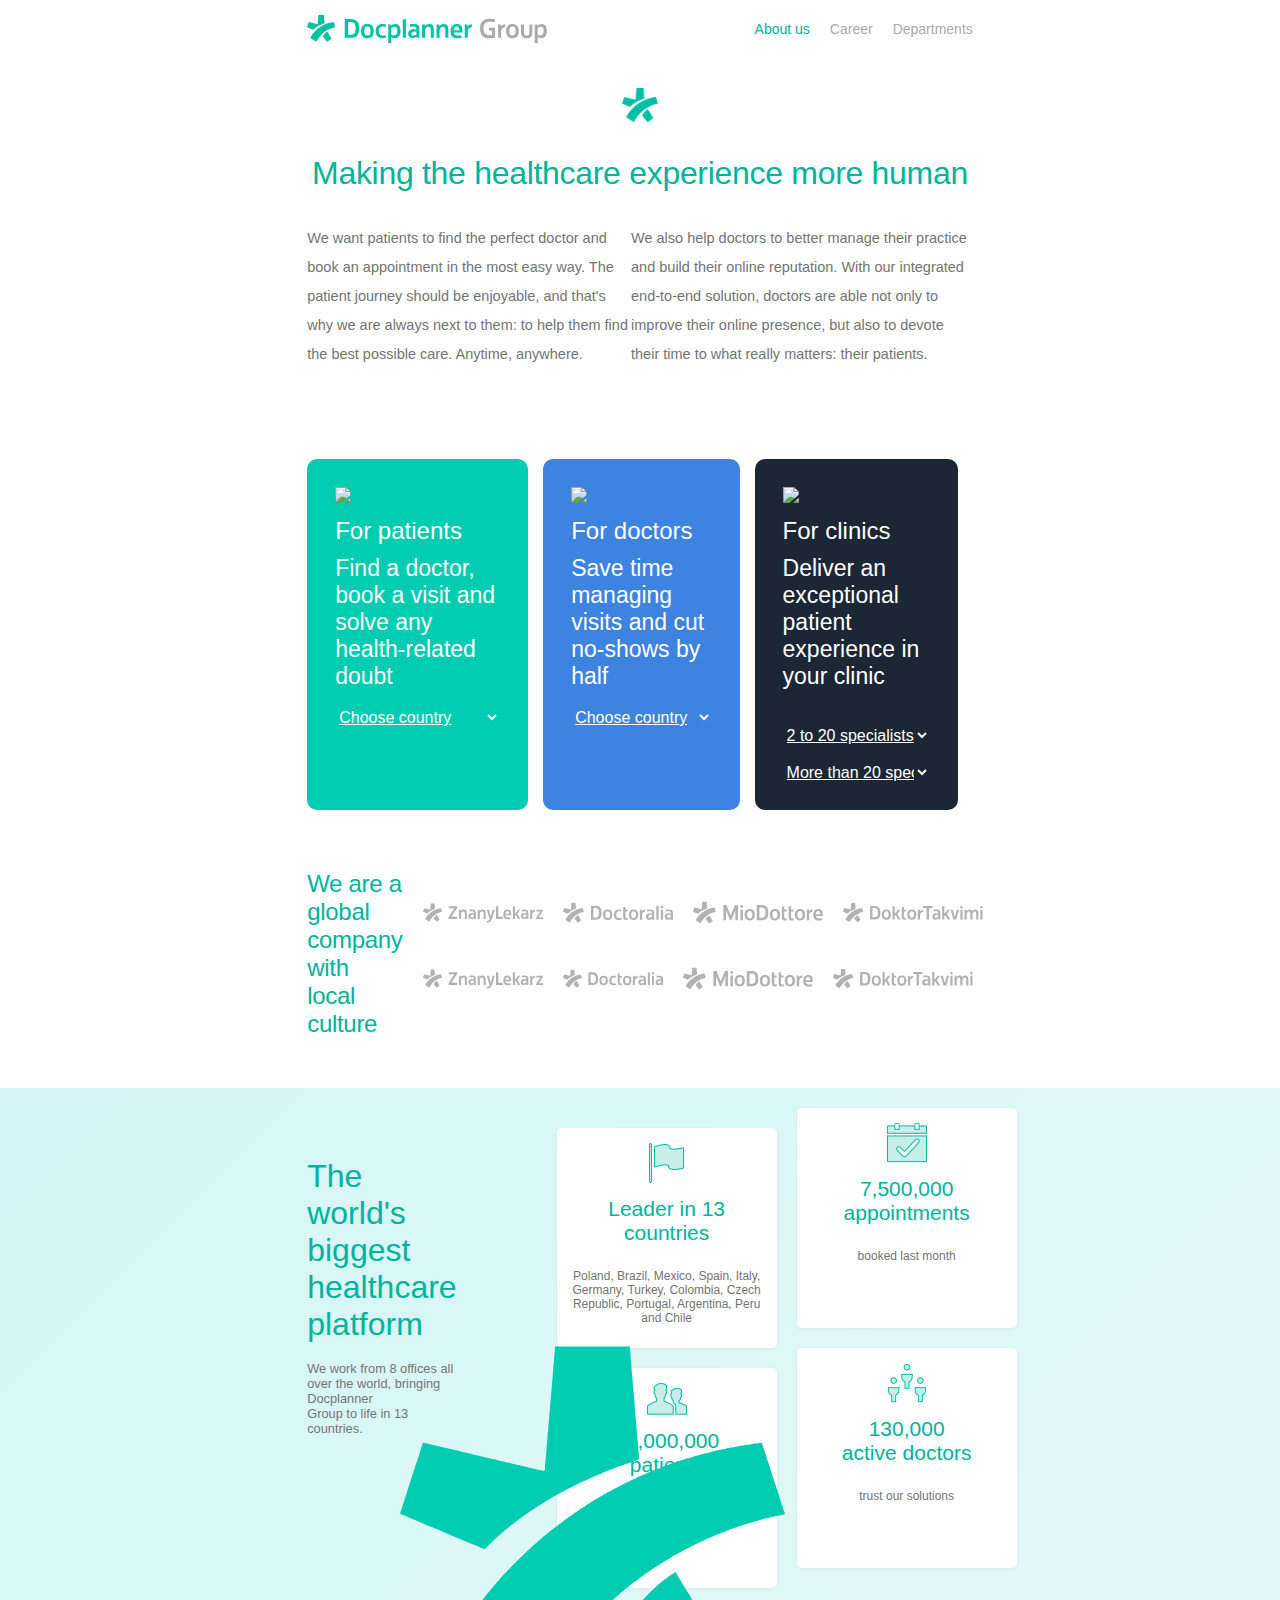
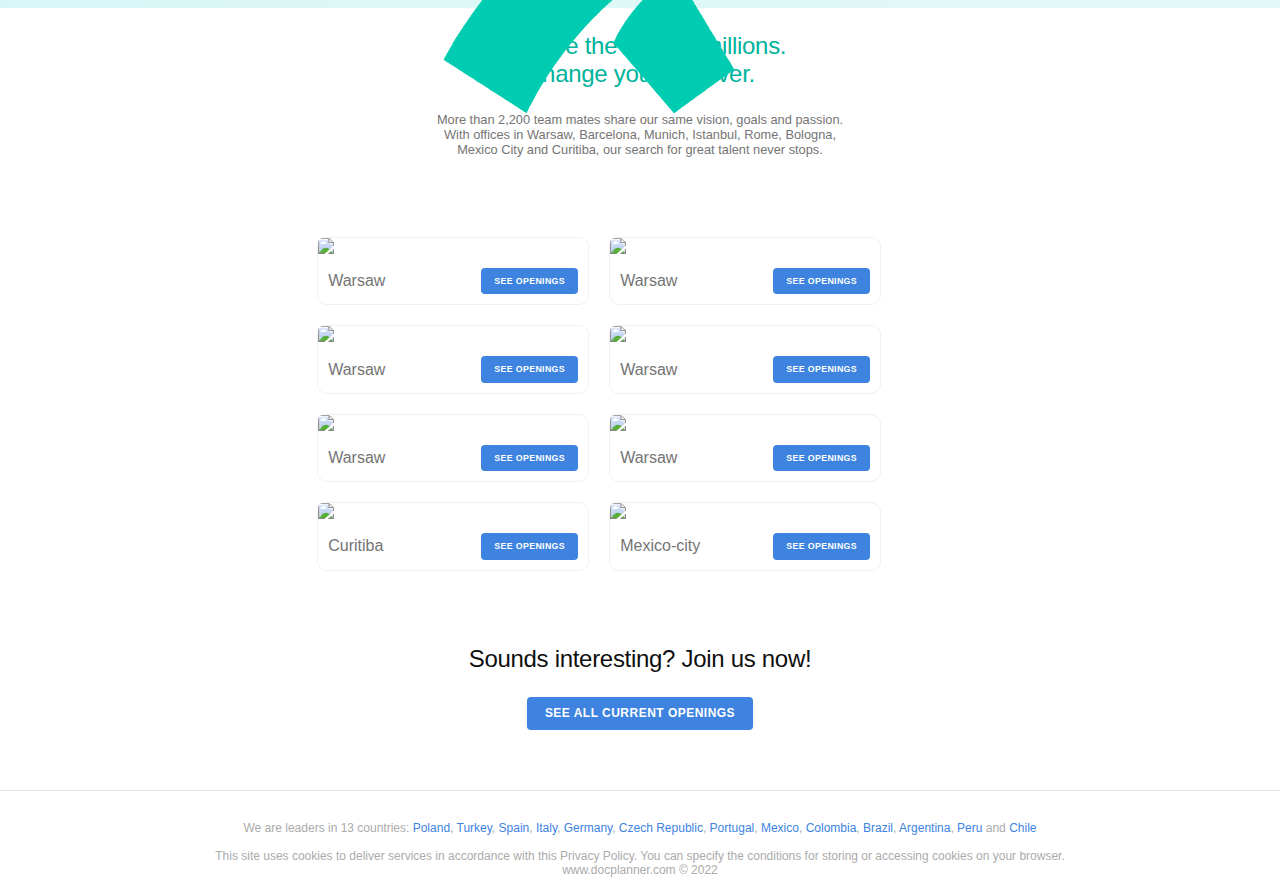
==== index.html @ feb0086f "Rename accueil.html to index.html" ====
<!DOCTYPE html>
<!--[if lt IE 7]>      <html class="no-js lt-ie9 lt-ie8 lt-ie7"> <![endif]-->
<!--[if IE 7]>         <html class="no-js lt-ie9 lt-ie8"> <![endif]-->
<!--[if IE 8]>         <html class="no-js lt-ie9"> <![endif]-->
<!--[if gt IE 8]>      <html class="no-js"> <!--<![endif]-->
<html>

<head>
    <meta charset="utf-8">
    <meta http-equiv="X-UA-Compatible" content="IE=edge">
    <title>Docplanner Group</title>
    <meta name="description" content="">
    <meta name="viewport" content="width=device-width, initial-scale=1">
    <link rel="icon" type="image/png" sizes="32x32" href="favicon-32x32.png">
    <link rel="stylesheet" href="docstyle.css">
</head>

<body>
    <header>
        <nav class="sticky">
            <div class="logo_section"><img class="logo-docplanner" src="logo-default-group-en.svg">
            </div>
            <ul>
                <a href="#about" class="spec_link">About us</a>
                <li><a href="#">Career</a></li>
                <li>
                    <div class="dropdown">
                        <div class="dropbtn">Departments</div>
                        <div class="dropdown-content">
                            <a href="#">Marketing & PR</a>
                            <a href="#">Customer Success & Sales</a>
                            <a href="#">IT, Product, Data</a>
                            <a href="#">Finance & Administration</a>
                            <a href="#">HR & more</a>
                        </div>
                    </div>
                </li>
            </ul>
        </nav>
    </header>
    <main>
        <section class="section_slogan">
            <img class="logo_center" src="sygnet@2x.png" alt="">
            <h1 class="slogan_center">Making the healthcare experience more human</h1>
        </section>

        <section class="section_about">
            <p class="paragr_one">We want patients to find the perfect doctor and book an appointment in the
                most easy way. The patient journey should be enjoyable,
                and that's why we are always next to them: to help them find the best possible care. Anytime,
                anywhere.</p>

            <p class="paragr_two">We also help doctors to better manage their practice and build their
                online reputation. With our integrated end-to-end solution, doctors are able not only
                to improve their online presence, but also to devote their time to what really matters:
                their patients.</p>

        </section>

        <section class="section_for">

            <div class="sous_sect_for1">
                <div><img src="https://www.docplanner.com/icons/icon-patients.svg"></div>
                <div class="sous_section_title">For patients</div>
                <div class="sous_section_descrip">Find a doctor, book a visit and solve any health-related doubt</div>
                <br>
                <div><select class="select_button">
                        <option class="select_opt">Choose country</option>
                        <option class="select_opt">Argentina</option>
                        <option class="select_opt">Brazil</option>
                        <option class="select_opt">Chile</option>
                        <option class="select_opt">Colombia</option>
                        <option class="select_opt">Czech</option>
                        <option class="select_opt">Germany</option>
                        <option class="select_opt">Italy</option>
                        <option class="select_opt">Mexico</option>
                        <option class="select_opt">Peru</option>
                        <option class="select_opt">Poland</option>
                        <option class="select_opt">Spain</option>
                        <option class="select_opt">Turkey</option>
                    </select>
                </div>
            </div>
            <div class="sous_sect_for2">
                <div><img src="https://www.docplanner.com/icons/icon-doctors.svg"></div>
                <div class="sous_section_title">For doctors</div>
                <div class="sous_section_descrip">Save time managing visits and cut no-shows by half</div>
                <br>
                <div><select class="select_button">
                        <option class="select_opt">Choose country</option>
                        <option class="select_opt">Argentina</option>
                        <option class="select_opt">Brazil</option>
                        <option class="select_opt">Chile</option>
                        <option class="select_opt">Colombia</option>
                        <option class="select_opt">Czech</option>
                        <option class="select_opt">Germany</option>
                        <option class="select_opt">Italy</option>
                        <option class="select_opt">Mexico</option>
                        <option class="select_opt">Peru</option>
                        <option class="select_opt">Poland</option>
                        <option class="select_opt">Spain</option>
                        <option class="select_opt">Turkey</option>
                    </select>
                </div>
            </div>
            <div class="sous_sect_for3">
                <div><img src="https://www.docplanner.com/icons/icon-clinics.svg"></div>
                <div class="sous_section_title">For clinics</div>
                <div class="sous_section_descrip">Deliver an exceptional patient experience in your clinic</div>
                <br>
                <br>
                <div><select class="select_button">
                        <option class="select_opt">2 to 20 specialists</option>
                        <option class="select_opt">Brazil</option>
                        <option class="select_opt">Czech</option>
                        <option class="select_opt">Italy</option>
                        <option class="select_opt">Mexico</option>
                        <option class="select_opt">Poland</option>
                        <option class="select_opt">Spain</option>
                        <option class="select_opt">Turkey</option>
                    </select>

                </div>
                <br>
                <div><select class="select_button">
                        <option class="select_opt">More than 20 specialists</option>
                        <option class="select_opt">Brazil</option>
                        <option class="select_opt">Italy</option>
                        <option class="select_opt">Mexico</option>
                        <option class="select_opt">Poland</option>
                        <option class="select_opt">Spain</option>
                    </select>
                </div>
            </div>

        </section>


        <section class="section_global">
            <div class="sous_sect_glob1">We are a global <br>company<br>
                with local culture</div>
            <div class="sous_sect_glob2">
                <ul>
                    <li>
                        <a href="https://www.znanylekarz.pl/?__hstc=94104962.214bb2d49e1a9aae2ab0305275da24df.1642677616846.1643184307586.1643187329701.8&amp;__hssc=94104962.4.1643187329701&amp;__hsfp=968769652"
                            target="_blank">
                            <svg xmlns="http://www.w3.org/2000/svg" width="120" height="32" viewBox="0 0 200 32">
                                <path
                                    d="M189.018 10.678h10.762v2.132L192.736 23H200v2.89h-11.387v-2.103l7.02-10.22h-6.615v-2.89zm-10.347 0h3.012l.244 2.448h.032c.767-1.12 2.638-2.557 4.817-2.677v3.197c-3.174.62-4.63 2.725-4.63 4.634v7.61h-3.47V10.68h-.004zM165 10.38c1.51-.123 3.145-.16 4.725-.16 3.72 0 5.94 1.44 5.94 5.504v10.163h-3.12l-.156-1.52h-.042c-1.07 1.152-2.625 1.826-4.615 1.826-2.635 0-4.73-1.708-4.73-5.09 0-3.148 2.624-6.078 9.19-4.684v-.917c0-1.814-1.062-2.32-3.156-2.32-1.286 0-2.376.087-4.035.23L165 10.38zm7.193 8.445c-2.782-.71-5.564.16-5.564 2.31 0 1.43.94 2.267 2.353 2.203 1.113-.05 2.338-.54 3.207-1.31v-3.2l.003-.003zm-18.93 1.572v5.49h-3.47V4.992l3.47-.402V16.73c1.92-1.63 3.745-3.763 5.035-6.052h3.683c-1.288 2.508-2.83 4.672-4.718 6.522l5.13 8.69h-3.9l-3.81-6.46c-.473.376-.976.69-1.416.97h-.002zm-19.452-2.07v-.063c0-4.68 2.275-8.047 6.984-8.047 4.367 0 6.394 2.524 6.394 7.83 0 .56-.04 1.332-.1 1.902h-9.64c.247 2.142 1.497 3.422 4.06 3.422 1.622 0 3.146-.15 4.56-.335v2.906c-1.59.25-2.935.398-4.65.398-4.99 0-7.61-2.495-7.61-8.016l.003.003zm3.585-.96h6.27c0-2.38-.624-4.26-2.963-4.26-2.43 0-3.24 2.006-3.303 4.26h-.005zM121.7 4.59h3.793v17.853h7.46v3.444H121.7V4.59zm-15.44 6.088h3.67c.596 2.884 2.164 8.5 3.01 11.322h.063c.815-2.854 2.384-8.47 3.01-11.323h3.64c-1.13 4.324-3.877 12.7-4.955 15.21s-2.63 6.76-8.344 5.994v-2.73c2.646.15 4.05-.843 4.92-2.81-1.344-3.18-3.916-11.34-5.014-15.667v.005zm-15.137 0h3.02s.14 1.51.202 2.052h.04c.837-1.31 2.594-2.51 4.718-2.51 3.588 0 5.37 1.91 5.37 5.786v9.883h-3.47v-9.165c0-2.473-.953-3.442-2.824-3.31-1.7.12-3.59 2.056-3.59 4.478v8h-3.47V10.678h.003zm-13.67-.296c1.508-.124 3.143-.162 4.722-.162 3.72 0 5.94 1.438 5.94 5.502v10.165h-3.12l-.155-1.52h-.04c-1.07 1.152-2.625 1.826-4.615 1.826-2.636 0-4.73-1.708-4.73-5.09 0-3.148 2.623-6.078 9.19-4.684v-.917c0-1.814-1.063-2.32-3.157-2.32-1.286 0-2.376.087-4.035.23v-3.03zm7.192 8.444c-2.782-.71-5.565.16-5.565 2.31 0 1.426.947 2.264 2.36 2.2 1.11-.05 2.336-.543 3.205-1.312v-3.2.002zM59.86 10.678h3.02s.14 1.51.203 2.052h.04c.838-1.31 2.594-2.51 4.718-2.51 3.59 0 5.37 1.91 5.37 5.786v9.883h-3.47v-9.165c0-2.473-.95-3.442-2.82-3.31-1.694.12-3.585 2.056-3.585 4.478v8h-3.47V10.678h-.005zM43.156 4.592h13.682v2.875L47.39 22.44h9.606v3.444h-14.4v-2.94l9.47-14.913h-8.91V4.59v.004zm-25.44 20.025c.77-1.886 2.934-4.523 5.14-5.885l4.887 8.084-5.005 3.632-5.02-5.835-.002.004zM10.5 30.443l-6.89-4.43C8.828 16.263 18.574 9.32 30.03 8.027l1.918 5.91c-9.44 1.86-17.32 8.092-21.446 16.505H10.5zm1.503-20.065l.87-10.35h6.19l.786 9.36c-3.556 1.218-5.64 2.19-8.037 3.662a25.43 25.43 0 0 0-4.81 3.804L0 13.894l1.91-5.892 10.093 2.376z">
                                </path>
                            </svg>
                        </a>
                    </li>
                    <li>
                        <a href="https://www.doctoralia.es/?__hstc=94104962.214bb2d49e1a9aae2ab0305275da24df.1642677616846.1643184307586.1643187329701.8&amp;__hssc=94104962.4.1643187329701&amp;__hsfp=968769652"
                            target="_blank">
                            <svg xmlns="http://www.w3.org/2000/svg" width="110" height="32" viewBox="0 0 167 32">
                                <path
                                    d="M156.37 10.663c1.5-.125 3.13-.162 4.702-.162 3.705 0 5.914 1.434 5.914 5.48v10.125h-3.106l-.153-1.516h-.04c-1.066 1.145-2.614 1.815-4.597 1.815-2.625 0-4.712-1.7-4.712-5.07 0-3.133 2.614-6.05 9.154-4.662v-.913c0-1.806-1.06-2.31-3.146-2.31-1.28 0-2.365.086-4.018.228v-3.02l.002.005zm7.162 8.41c-2.77-.706-5.542.16-5.542 2.3 0 1.42.943 2.258 2.348 2.193 1.107-.05 2.328-.54 3.194-1.307v-3.19.002zm-11.568-8.117v15.15h-3.456v-15.13l3.456-.02zm-1.713-2.138a1.962 1.962 0 0 1-.088-3.923h.09a1.96 1.96 0 0 1 0 3.923zm-5.064-3.923v21.21h-3.457V5.295l3.456-.4zm-17.374 5.768c1.5-.125 3.13-.162 4.703-.162 3.705 0 5.916 1.434 5.916 5.48v10.125h-3.107l-.154-1.516h-.04c-1.067 1.145-2.614 1.815-4.597 1.815-2.625 0-4.71-1.7-4.71-5.07 0-3.133 2.612-6.05 9.15-4.662v-.913c0-1.806-1.06-2.31-3.144-2.31-1.28 0-2.368.086-4.02.228v-3.02.005zm7.163 8.41c-2.77-.706-5.54.16-5.54 2.3 0 1.42.94 2.258 2.35 2.193 1.106-.05 2.325-.54 3.19-1.307v-3.19.002zM116.7 10.955h2.99l.247 2.44h.03c.767-1.118 2.63-2.55 4.8-2.668v3.18c-3.16.62-4.61 2.715-4.61 4.618v7.58H116.7v-15.15zm-16.607 7.65v-.155c0-5.06 2.33-7.95 7.146-7.95 4.782 0 7.112 2.89 7.112 7.95v.157c0 5.062-2.33 7.95-7.113 7.95-4.817.002-7.147-2.887-7.147-7.95zm7.136-5.23c-2.446 0-3.575 1.66-3.575 5.13 0 3.47 1.13 5.1 3.574 5.1 2.446 0 3.544-1.626 3.544-5.1 0-3.472-1.098-5.13-3.545-5.13zM91.354 6.812l3.455-.4v4.546h3.54v2.804h-3.54v6.965c0 2.645.813 2.96 2.18 2.96.46-.01.916-.07 1.36-.187v2.852c-.614.133-1.44.21-1.982.21-3.954 0-5.013-1.93-5.013-5.417V6.81zm-10.54 11.72c.012 3.31 1.446 5.075 4.3 5.075 1.205 0 2.432-.15 3.544-.3v2.8a21.807 21.807 0 0 1-3.983.38c-4.257 0-7.46-2.345-7.472-7.956.013-5.61 3.215-7.954 7.472-7.954 1.554 0 3.068.195 3.98.38v2.798c-1.11-.15-2.337-.3-3.544-.3-2.853 0-4.287 1.766-4.297 5.075zm-20.064.077v-.156c0-5.06 2.33-7.95 7.147-7.95 4.783 0 7.113 2.89 7.113 7.95v.157c0 5.062-2.33 7.95-7.114 7.95-4.815.002-7.145-2.887-7.145-7.95zm7.14-5.23c-2.448 0-3.577 1.66-3.577 5.13 0 3.47 1.13 5.098 3.576 5.098 2.445 0 3.543-1.625 3.543-5.098s-1.098-5.13-3.544-5.13zM42.42 26.105V4.895h5.327c7.423 0 10.878 2.23 10.878 10.605 0 8.376-3.455 10.605-10.878 10.605H42.42zM54.657 15.5c0-4.77-.968-7.176-6.083-7.176h-2.37v14.35h2.37c5.115.002 6.083-2.406 6.083-7.174zm-37.012 9.34c.765-1.88 2.92-4.506 5.118-5.86l4.866 8.048-4.987 3.623-5-5.81h.002zm-7.188 5.8l-6.86-4.41c5.194-9.71 14.9-16.624 26.307-17.913l1.91 5.887c-9.402 1.853-17.25 8.06-21.357 16.437zm1.497-19.98L12.82.35h6.164l.783 9.322c-3.536 1.213-5.616 2.18-7.998 3.646a25.34 25.34 0 0 0-4.79 3.79L0 14.16l1.902-5.87 10.052 2.37z">
                                </path>
                            </svg>
                        </a>
                    </li>

                    <li>
                        <a href="https://www.miodottore.it/?__hstc=94104962.214bb2d49e1a9aae2ab0305275da24df.1642677616846.1643184307586.1643187329701.8&amp;__hssc=94104962.4.1643187329701&amp;__hsfp=968769652"
                            target="_blank">
                            <svg xmlns="http://www.w3.org/2000/svg" width="130" height="32" viewBox="0 0 182 32">
                                <path
                                    d="M168.354 18.587v-.062c0-4.675 2.275-8.04 6.98-8.04 4.364 0 6.39 2.523 6.39 7.82 0 .562-.04 1.337-.1 1.907h-9.632c.248 2.14 1.496 3.42 4.057 3.42 1.62 0 3.14-.152 4.55-.336V26.2c-1.586.248-2.93.396-4.645.396-4.988 0-7.605-2.493-7.605-8.01h.004zm3.584-.96h6.265c0-2.377-.623-4.255-2.96-4.255-2.43 0-3.24 2.003-3.305 4.255zm-12.702-6.687h3.003l.24 2.446h.03c.77-1.12 2.638-2.555 4.816-2.675v3.192c-3.17.62-4.627 2.723-4.627 4.63v7.606h-3.47V10.94h.006zm-16.66 7.678v-.156c0-5.08 2.337-7.98 7.168-7.98 4.8 0 7.136 2.9 7.136 7.98v.156c0 5.08-2.337 7.978-7.136 7.978-4.83 0-7.168-2.898-7.168-7.978zm7.16-5.246c-2.455 0-3.588 1.666-3.588 5.145 0 3.48 1.133 5.115 3.588 5.115 2.453 0 3.556-1.63 3.556-5.115 0-3.485-1.103-5.145-3.556-5.145zm-15.9-6.59l3.467-.402v4.56h3.553v2.813h-3.553v6.99c0 2.65.816 2.967 2.188 2.967.462-.01.92-.073 1.366-.19v2.86c-.616.134-1.447.213-1.99.213-3.967 0-5.03-1.937-5.03-5.435V6.782zm-9.5 0l3.467-.402v4.56h3.553v2.813h-3.553v6.99c0 2.65.816 2.967 2.188 2.967.462-.01.92-.073 1.366-.19v2.86c-.616.134-1.447.213-1.99.213-3.967 0-5.03-1.937-5.03-5.435V6.782zm-16.72 11.836v-.156c0-5.08 2.337-7.98 7.168-7.98 4.8 0 7.136 2.9 7.136 7.98v.156c0 5.08-2.337 7.978-7.136 7.978-4.83 0-7.168-2.898-7.168-7.978zm7.16-5.246c-2.456 0-3.59 1.666-3.59 5.145 0 3.48 1.134 5.115 3.59 5.115s3.556-1.63 3.556-5.115c0-3.485-1.1-5.145-3.557-5.145zM89.225 26.14V4.86h5.343c7.442 0 10.91 2.236 10.91 10.64s-3.468 10.64-10.915 10.64H89.22h.005zM101.5 15.5c0-4.784-.97-7.2-6.104-7.2h-2.38v14.4h2.38c5.133 0 6.104-2.416 6.104-7.2zm-29.226 3.118v-.156c0-5.08 2.337-7.98 7.167-7.98 4.8 0 7.137 2.9 7.137 7.98v.156c0 5.08-2.337 7.978-7.137 7.978-4.83 0-7.167-2.898-7.167-7.978zm7.16-5.246c-2.455 0-3.588 1.666-3.588 5.145 0 3.48 1.133 5.115 3.588 5.115s3.557-1.63 3.557-5.115c0-3.485-1.1-5.145-3.557-5.145zm-9.554-2.432v15.2h-3.467V10.962l3.467-.022zm-1.718-2.144a1.968 1.968 0 1 1 0-3.936 1.968 1.968 0 0 1 0 3.936zm-8.88-3.91V4.86h3.796v21.28h-3.795V12.19l-.005.02-5.624 13.93h-1.672L46.36 12.21l-.005-.02v13.95H42.56V4.86h3.795v.026l.005-.026h.48l5.98 14.793L58.8 4.86h.48l.004.026zM17.704 24.87c.768-1.885 2.93-4.52 5.135-5.88l4.88 8.077-5 3.633-5.02-5.83h.004zm-7.212 5.82L3.61 26.264c5.212-9.74 14.95-16.678 26.395-17.97L31.92 14.2c-9.434 1.856-17.307 8.084-21.43 16.49h.002zm1.504-20.048L12.864.3h6.183l.785 9.354c-3.548 1.215-5.634 2.188-8.024 3.657a25.373 25.373 0 0 0-4.806 3.807L0 14.155l1.91-5.89 10.084 2.376h.002z">
                                </path>
                            </svg>
                        </a>
                    </li>
                    <li>
                        <a href="https://www.doktortakvimi.com/?__hstc=94104962.214bb2d49e1a9aae2ab0305275da24df.1642677616846.1643184307586.1643187329701.8&amp;__hssc=94104962.4.1643187329701&amp;__hsfp=968769652"
                            target="_blank">
                            <svg xmlns="http://www.w3.org/2000/svg" width="140" height="32" viewBox="0 0 220 32">
                                <path
                                    d="M219.238 10.94v15.2h-3.467V10.962l3.468-.022zm-1.718-2.144a1.97 1.97 0 0 1 0-3.936 1.968 1.968 0 0 1 0 3.936zm-14.49 4.16c1.008-1.355 2.735-2.473 4.83-2.473 3.456 0 4.907 1.97 4.907 5.78v9.876H209.3v-9.16c0-2.473-.718-3.42-2.517-3.31-1.75.11-3.203 1.874-3.203 4.475v7.994h-3.467v-9.16c0-2.473-.71-3.444-2.518-3.31-1.75.132-3.203 2.055-3.203 4.475v7.994h-3.468v-15.2h3.02s.14 1.51.2 2.05h.04c.837-1.31 2.313-2.507 4.487-2.507 2.255 0 3.656.836 4.36 2.473zm-15.107-2.016v15.2h-3.467V10.962l3.467-.022zm-1.718-2.144a1.97 1.97 0 1 1 0-3.938 1.97 1.97 0 0 1 0 3.938zm-17.14 2.144h3.667c.597 2.883 2.164 8.492 3.01 11.313h.063c.815-2.853 2.383-8.462 3.01-11.313h3.636c-1.13 4.324-3.46 11.99-4.725 15.2h-4.03c-1.263-3.183-3.532-10.875-4.63-15.2zm-9.788 9.715v5.484h-3.467V5.26l3.467-.4V16.99c1.918-1.63 3.742-3.762 5.033-6.05h3.68c-1.29 2.507-2.83 4.67-4.72 6.52l5.128 8.68h-3.9l-3.807-6.455c-.47.376-.974.69-1.413.97zm-16.975-10.01c1.507-.124 3.14-.16 4.72-.16 3.717 0 5.936 1.437 5.936 5.497V26.14h-3.118l-.155-1.52h-.04c-1.07 1.15-2.624 1.824-4.612 1.824-2.635 0-4.727-1.707-4.727-5.088 0-3.144 2.62-6.07 9.184-4.68v-.914c0-1.812-1.063-2.318-3.156-2.318-1.285 0-2.374.088-4.032.23v-3.03zm7.186 8.438c-2.78-.707-5.56.162-5.56 2.31 0 1.427.945 2.263 2.355 2.2 1.112-.05 2.335-.542 3.204-1.31v-3.2zM125.778 4.86h14.907V8.3h-5.558v17.84h-3.79V8.3h-5.557V4.86zm-8.08 6.08h3.003l.248 2.446h.03c.768-1.12 2.638-2.555 4.815-2.675v3.192c-3.172.62-4.628 2.723-4.628 4.63v7.606h-3.467V10.94zm-16.662 7.678v-.156c0-5.08 2.337-7.98 7.168-7.98 4.8 0 7.138 2.9 7.138 7.98v.156c0 5.08-2.338 7.978-7.138 7.978-4.83 0-7.168-2.898-7.168-7.978zm7.16-5.246c-2.455 0-3.59 1.666-3.59 5.145 0 3.48 1.135 5.115 3.59 5.115 2.454 0 3.557-1.63 3.557-5.115 0-3.485-1.103-5.145-3.558-5.145zm-15.928-6.59l3.468-.402v4.56h3.552v2.813h-3.552v6.99c0 2.65.814 2.967 2.187 2.967.46-.008.92-.07 1.365-.187v2.86c-.655.132-1.32.204-1.99.212-3.967 0-5.03-1.938-5.03-5.436V6.78zM81.295 20.655v5.484h-3.468V5.26l3.468-.4V16.99c1.918-1.63 3.742-3.762 5.032-6.05h3.68c-1.29 2.507-2.83 4.67-4.718 6.52l5.125 8.68h-3.9l-3.806-6.455c-.473.376-.976.69-1.416.97zm-20.34-2.037v-.156c0-5.08 2.336-7.98 7.167-7.98 4.8 0 7.137 2.9 7.137 7.98v.156c0 5.08-2.34 7.978-7.14 7.978-4.83 0-7.167-2.897-7.167-7.978h.002zm7.16-5.246c-2.456 0-3.59 1.666-3.59 5.145 0 3.48 1.134 5.115 3.59 5.115 2.454 0 3.556-1.63 3.556-5.115 0-3.485-1.1-5.145-3.555-5.145zM42.56 26.14V4.86h5.345c7.45 0 10.915 2.236 10.915 10.64s-3.466 10.64-10.915 10.64H42.56zM54.84 15.5c0-4.784-.972-7.2-6.105-7.2h-2.38v14.4h2.38c5.133 0 6.104-2.416 6.105-7.2zm-37.137 9.37c.768-1.885 2.93-4.52 5.135-5.88l4.882 8.077-5 3.633-5.017-5.83zm-7.212 5.82l-6.88-4.427c5.21-9.74 14.95-16.678 26.394-17.97L31.92 14.2c-9.434 1.857-17.307 8.084-21.43 16.49zm1.505-20.048L12.865.3h6.182l.785 9.354c-3.548 1.215-5.634 2.188-8.024 3.657a25.433 25.433 0 0 0-4.806 3.803L0 14.155l1.91-5.89 10.085 2.377z">
                                </path>
                            </svg>

                        </a>
                    </li>
                </ul>
                <br>
                <ul>
                    <li>
                        <a href="https://www.znanylekarz.pl/?__hstc=94104962.214bb2d49e1a9aae2ab0305275da24df.1642677616846.1643184307586.1643187329701.8&amp;__hssc=94104962.4.1643187329701&amp;__hsfp=968769652"
                            target="_blank">
                            <svg xmlns="http://www.w3.org/2000/svg" width="120" height="32" viewBox="0 0 200 32">
                                <path
                                    d="M189.018 10.678h10.762v2.132L192.736 23H200v2.89h-11.387v-2.103l7.02-10.22h-6.615v-2.89zm-10.347 0h3.012l.244 2.448h.032c.767-1.12 2.638-2.557 4.817-2.677v3.197c-3.174.62-4.63 2.725-4.63 4.634v7.61h-3.47V10.68h-.004zM165 10.38c1.51-.123 3.145-.16 4.725-.16 3.72 0 5.94 1.44 5.94 5.504v10.163h-3.12l-.156-1.52h-.042c-1.07 1.152-2.625 1.826-4.615 1.826-2.635 0-4.73-1.708-4.73-5.09 0-3.148 2.624-6.078 9.19-4.684v-.917c0-1.814-1.062-2.32-3.156-2.32-1.286 0-2.376.087-4.035.23L165 10.38zm7.193 8.445c-2.782-.71-5.564.16-5.564 2.31 0 1.43.94 2.267 2.353 2.203 1.113-.05 2.338-.54 3.207-1.31v-3.2l.003-.003zm-18.93 1.572v5.49h-3.47V4.992l3.47-.402V16.73c1.92-1.63 3.745-3.763 5.035-6.052h3.683c-1.288 2.508-2.83 4.672-4.718 6.522l5.13 8.69h-3.9l-3.81-6.46c-.473.376-.976.69-1.416.97h-.002zm-19.452-2.07v-.063c0-4.68 2.275-8.047 6.984-8.047 4.367 0 6.394 2.524 6.394 7.83 0 .56-.04 1.332-.1 1.902h-9.64c.247 2.142 1.497 3.422 4.06 3.422 1.622 0 3.146-.15 4.56-.335v2.906c-1.59.25-2.935.398-4.65.398-4.99 0-7.61-2.495-7.61-8.016l.003.003zm3.585-.96h6.27c0-2.38-.624-4.26-2.963-4.26-2.43 0-3.24 2.006-3.303 4.26h-.005zM121.7 4.59h3.793v17.853h7.46v3.444H121.7V4.59zm-15.44 6.088h3.67c.596 2.884 2.164 8.5 3.01 11.322h.063c.815-2.854 2.384-8.47 3.01-11.323h3.64c-1.13 4.324-3.877 12.7-4.955 15.21s-2.63 6.76-8.344 5.994v-2.73c2.646.15 4.05-.843 4.92-2.81-1.344-3.18-3.916-11.34-5.014-15.667v.005zm-15.137 0h3.02s.14 1.51.202 2.052h.04c.837-1.31 2.594-2.51 4.718-2.51 3.588 0 5.37 1.91 5.37 5.786v9.883h-3.47v-9.165c0-2.473-.953-3.442-2.824-3.31-1.7.12-3.59 2.056-3.59 4.478v8h-3.47V10.678h.003zm-13.67-.296c1.508-.124 3.143-.162 4.722-.162 3.72 0 5.94 1.438 5.94 5.502v10.165h-3.12l-.155-1.52h-.04c-1.07 1.152-2.625 1.826-4.615 1.826-2.636 0-4.73-1.708-4.73-5.09 0-3.148 2.623-6.078 9.19-4.684v-.917c0-1.814-1.063-2.32-3.157-2.32-1.286 0-2.376.087-4.035.23v-3.03zm7.192 8.444c-2.782-.71-5.565.16-5.565 2.31 0 1.426.947 2.264 2.36 2.2 1.11-.05 2.336-.543 3.205-1.312v-3.2.002zM59.86 10.678h3.02s.14 1.51.203 2.052h.04c.838-1.31 2.594-2.51 4.718-2.51 3.59 0 5.37 1.91 5.37 5.786v9.883h-3.47v-9.165c0-2.473-.95-3.442-2.82-3.31-1.694.12-3.585 2.056-3.585 4.478v8h-3.47V10.678h-.005zM43.156 4.592h13.682v2.875L47.39 22.44h9.606v3.444h-14.4v-2.94l9.47-14.913h-8.91V4.59v.004zm-25.44 20.025c.77-1.886 2.934-4.523 5.14-5.885l4.887 8.084-5.005 3.632-5.02-5.835-.002.004zM10.5 30.443l-6.89-4.43C8.828 16.263 18.574 9.32 30.03 8.027l1.918 5.91c-9.44 1.86-17.32 8.092-21.446 16.505H10.5zm1.503-20.065l.87-10.35h6.19l.786 9.36c-3.556 1.218-5.64 2.19-8.037 3.662a25.43 25.43 0 0 0-4.81 3.804L0 13.894l1.91-5.892 10.093 2.376z">
                                </path>
                            </svg>
                        </a>
                    </li>
                    <li>
                        <a href="https://www.doctoralia.es/?__hstc=94104962.214bb2d49e1a9aae2ab0305275da24df.1642677616846.1643184307586.1643187329701.8&amp;__hssc=94104962.4.1643187329701&amp;__hsfp=968769652"
                            target="_blank">
                            <svg xmlns="http://www.w3.org/2000/svg" width="100" height="32" viewBox="0 0 167 32">
                                <path
                                    d="M156.37 10.663c1.5-.125 3.13-.162 4.702-.162 3.705 0 5.914 1.434 5.914 5.48v10.125h-3.106l-.153-1.516h-.04c-1.066 1.145-2.614 1.815-4.597 1.815-2.625 0-4.712-1.7-4.712-5.07 0-3.133 2.614-6.05 9.154-4.662v-.913c0-1.806-1.06-2.31-3.146-2.31-1.28 0-2.365.086-4.018.228v-3.02l.002.005zm7.162 8.41c-2.77-.706-5.542.16-5.542 2.3 0 1.42.943 2.258 2.348 2.193 1.107-.05 2.328-.54 3.194-1.307v-3.19.002zm-11.568-8.117v15.15h-3.456v-15.13l3.456-.02zm-1.713-2.138a1.962 1.962 0 0 1-.088-3.923h.09a1.96 1.96 0 0 1 0 3.923zm-5.064-3.923v21.21h-3.457V5.295l3.456-.4zm-17.374 5.768c1.5-.125 3.13-.162 4.703-.162 3.705 0 5.916 1.434 5.916 5.48v10.125h-3.107l-.154-1.516h-.04c-1.067 1.145-2.614 1.815-4.597 1.815-2.625 0-4.71-1.7-4.71-5.07 0-3.133 2.612-6.05 9.15-4.662v-.913c0-1.806-1.06-2.31-3.144-2.31-1.28 0-2.368.086-4.02.228v-3.02.005zm7.163 8.41c-2.77-.706-5.54.16-5.54 2.3 0 1.42.94 2.258 2.35 2.193 1.106-.05 2.325-.54 3.19-1.307v-3.19.002zM116.7 10.955h2.99l.247 2.44h.03c.767-1.118 2.63-2.55 4.8-2.668v3.18c-3.16.62-4.61 2.715-4.61 4.618v7.58H116.7v-15.15zm-16.607 7.65v-.155c0-5.06 2.33-7.95 7.146-7.95 4.782 0 7.112 2.89 7.112 7.95v.157c0 5.062-2.33 7.95-7.113 7.95-4.817.002-7.147-2.887-7.147-7.95zm7.136-5.23c-2.446 0-3.575 1.66-3.575 5.13 0 3.47 1.13 5.1 3.574 5.1 2.446 0 3.544-1.626 3.544-5.1 0-3.472-1.098-5.13-3.545-5.13zM91.354 6.812l3.455-.4v4.546h3.54v2.804h-3.54v6.965c0 2.645.813 2.96 2.18 2.96.46-.01.916-.07 1.36-.187v2.852c-.614.133-1.44.21-1.982.21-3.954 0-5.013-1.93-5.013-5.417V6.81zm-10.54 11.72c.012 3.31 1.446 5.075 4.3 5.075 1.205 0 2.432-.15 3.544-.3v2.8a21.807 21.807 0 0 1-3.983.38c-4.257 0-7.46-2.345-7.472-7.956.013-5.61 3.215-7.954 7.472-7.954 1.554 0 3.068.195 3.98.38v2.798c-1.11-.15-2.337-.3-3.544-.3-2.853 0-4.287 1.766-4.297 5.075zm-20.064.077v-.156c0-5.06 2.33-7.95 7.147-7.95 4.783 0 7.113 2.89 7.113 7.95v.157c0 5.062-2.33 7.95-7.114 7.95-4.815.002-7.145-2.887-7.145-7.95zm7.14-5.23c-2.448 0-3.577 1.66-3.577 5.13 0 3.47 1.13 5.098 3.576 5.098 2.445 0 3.543-1.625 3.543-5.098s-1.098-5.13-3.544-5.13zM42.42 26.105V4.895h5.327c7.423 0 10.878 2.23 10.878 10.605 0 8.376-3.455 10.605-10.878 10.605H42.42zM54.657 15.5c0-4.77-.968-7.176-6.083-7.176h-2.37v14.35h2.37c5.115.002 6.083-2.406 6.083-7.174zm-37.012 9.34c.765-1.88 2.92-4.506 5.118-5.86l4.866 8.048-4.987 3.623-5-5.81h.002zm-7.188 5.8l-6.86-4.41c5.194-9.71 14.9-16.624 26.307-17.913l1.91 5.887c-9.402 1.853-17.25 8.06-21.357 16.437zm1.497-19.98L12.82.35h6.164l.783 9.322c-3.536 1.213-5.616 2.18-7.998 3.646a25.34 25.34 0 0 0-4.79 3.79L0 14.16l1.902-5.87 10.052 2.37z">
                                </path>
                            </svg>
                        </a>
                    </li>

                    <li>
                        <a href="https://www.miodottore.it/?__hstc=94104962.214bb2d49e1a9aae2ab0305275da24df.1642677616846.1643184307586.1643187329701.8&amp;__hssc=94104962.4.1643187329701&amp;__hsfp=968769652"
                            target="_blank">
                            <svg xmlns="http://www.w3.org/2000/svg" width="130" height="32" viewBox="0 0 182 32">
                                <path
                                    d="M168.354 18.587v-.062c0-4.675 2.275-8.04 6.98-8.04 4.364 0 6.39 2.523 6.39 7.82 0 .562-.04 1.337-.1 1.907h-9.632c.248 2.14 1.496 3.42 4.057 3.42 1.62 0 3.14-.152 4.55-.336V26.2c-1.586.248-2.93.396-4.645.396-4.988 0-7.605-2.493-7.605-8.01h.004zm3.584-.96h6.265c0-2.377-.623-4.255-2.96-4.255-2.43 0-3.24 2.003-3.305 4.255zm-12.702-6.687h3.003l.24 2.446h.03c.77-1.12 2.638-2.555 4.816-2.675v3.192c-3.17.62-4.627 2.723-4.627 4.63v7.606h-3.47V10.94h.006zm-16.66 7.678v-.156c0-5.08 2.337-7.98 7.168-7.98 4.8 0 7.136 2.9 7.136 7.98v.156c0 5.08-2.337 7.978-7.136 7.978-4.83 0-7.168-2.898-7.168-7.978zm7.16-5.246c-2.455 0-3.588 1.666-3.588 5.145 0 3.48 1.133 5.115 3.588 5.115 2.453 0 3.556-1.63 3.556-5.115 0-3.485-1.103-5.145-3.556-5.145zm-15.9-6.59l3.467-.402v4.56h3.553v2.813h-3.553v6.99c0 2.65.816 2.967 2.188 2.967.462-.01.92-.073 1.366-.19v2.86c-.616.134-1.447.213-1.99.213-3.967 0-5.03-1.937-5.03-5.435V6.782zm-9.5 0l3.467-.402v4.56h3.553v2.813h-3.553v6.99c0 2.65.816 2.967 2.188 2.967.462-.01.92-.073 1.366-.19v2.86c-.616.134-1.447.213-1.99.213-3.967 0-5.03-1.937-5.03-5.435V6.782zm-16.72 11.836v-.156c0-5.08 2.337-7.98 7.168-7.98 4.8 0 7.136 2.9 7.136 7.98v.156c0 5.08-2.337 7.978-7.136 7.978-4.83 0-7.168-2.898-7.168-7.978zm7.16-5.246c-2.456 0-3.59 1.666-3.59 5.145 0 3.48 1.134 5.115 3.59 5.115s3.556-1.63 3.556-5.115c0-3.485-1.1-5.145-3.557-5.145zM89.225 26.14V4.86h5.343c7.442 0 10.91 2.236 10.91 10.64s-3.468 10.64-10.915 10.64H89.22h.005zM101.5 15.5c0-4.784-.97-7.2-6.104-7.2h-2.38v14.4h2.38c5.133 0 6.104-2.416 6.104-7.2zm-29.226 3.118v-.156c0-5.08 2.337-7.98 7.167-7.98 4.8 0 7.137 2.9 7.137 7.98v.156c0 5.08-2.337 7.978-7.137 7.978-4.83 0-7.167-2.898-7.167-7.978zm7.16-5.246c-2.455 0-3.588 1.666-3.588 5.145 0 3.48 1.133 5.115 3.588 5.115s3.557-1.63 3.557-5.115c0-3.485-1.1-5.145-3.557-5.145zm-9.554-2.432v15.2h-3.467V10.962l3.467-.022zm-1.718-2.144a1.968 1.968 0 1 1 0-3.936 1.968 1.968 0 0 1 0 3.936zm-8.88-3.91V4.86h3.796v21.28h-3.795V12.19l-.005.02-5.624 13.93h-1.672L46.36 12.21l-.005-.02v13.95H42.56V4.86h3.795v.026l.005-.026h.48l5.98 14.793L58.8 4.86h.48l.004.026zM17.704 24.87c.768-1.885 2.93-4.52 5.135-5.88l4.88 8.077-5 3.633-5.02-5.83h.004zm-7.212 5.82L3.61 26.264c5.212-9.74 14.95-16.678 26.395-17.97L31.92 14.2c-9.434 1.856-17.307 8.084-21.43 16.49h.002zm1.504-20.048L12.864.3h6.183l.785 9.354c-3.548 1.215-5.634 2.188-8.024 3.657a25.373 25.373 0 0 0-4.806 3.807L0 14.155l1.91-5.89 10.084 2.376h.002z">
                                </path>
                            </svg>
                        </a>
                    </li>
                    <li>
                        <a href="https://www.doktortakvimi.com/?__hstc=94104962.214bb2d49e1a9aae2ab0305275da24df.1642677616846.1643184307586.1643187329701.8&amp;__hssc=94104962.4.1643187329701&amp;__hsfp=968769652"
                            target="_blank">
                            <svg xmlns="http://www.w3.org/2000/svg" width="140" height="32" viewBox="0 0 220 32">
                                <path
                                    d="M219.238 10.94v15.2h-3.467V10.962l3.468-.022zm-1.718-2.144a1.97 1.97 0 0 1 0-3.936 1.968 1.968 0 0 1 0 3.936zm-14.49 4.16c1.008-1.355 2.735-2.473 4.83-2.473 3.456 0 4.907 1.97 4.907 5.78v9.876H209.3v-9.16c0-2.473-.718-3.42-2.517-3.31-1.75.11-3.203 1.874-3.203 4.475v7.994h-3.467v-9.16c0-2.473-.71-3.444-2.518-3.31-1.75.132-3.203 2.055-3.203 4.475v7.994h-3.468v-15.2h3.02s.14 1.51.2 2.05h.04c.837-1.31 2.313-2.507 4.487-2.507 2.255 0 3.656.836 4.36 2.473zm-15.107-2.016v15.2h-3.467V10.962l3.467-.022zm-1.718-2.144a1.97 1.97 0 1 1 0-3.938 1.97 1.97 0 0 1 0 3.938zm-17.14 2.144h3.667c.597 2.883 2.164 8.492 3.01 11.313h.063c.815-2.853 2.383-8.462 3.01-11.313h3.636c-1.13 4.324-3.46 11.99-4.725 15.2h-4.03c-1.263-3.183-3.532-10.875-4.63-15.2zm-9.788 9.715v5.484h-3.467V5.26l3.467-.4V16.99c1.918-1.63 3.742-3.762 5.033-6.05h3.68c-1.29 2.507-2.83 4.67-4.72 6.52l5.128 8.68h-3.9l-3.807-6.455c-.47.376-.974.69-1.413.97zm-16.975-10.01c1.507-.124 3.14-.16 4.72-.16 3.717 0 5.936 1.437 5.936 5.497V26.14h-3.118l-.155-1.52h-.04c-1.07 1.15-2.624 1.824-4.612 1.824-2.635 0-4.727-1.707-4.727-5.088 0-3.144 2.62-6.07 9.184-4.68v-.914c0-1.812-1.063-2.318-3.156-2.318-1.285 0-2.374.088-4.032.23v-3.03zm7.186 8.438c-2.78-.707-5.56.162-5.56 2.31 0 1.427.945 2.263 2.355 2.2 1.112-.05 2.335-.542 3.204-1.31v-3.2zM125.778 4.86h14.907V8.3h-5.558v17.84h-3.79V8.3h-5.557V4.86zm-8.08 6.08h3.003l.248 2.446h.03c.768-1.12 2.638-2.555 4.815-2.675v3.192c-3.172.62-4.628 2.723-4.628 4.63v7.606h-3.467V10.94zm-16.662 7.678v-.156c0-5.08 2.337-7.98 7.168-7.98 4.8 0 7.138 2.9 7.138 7.98v.156c0 5.08-2.338 7.978-7.138 7.978-4.83 0-7.168-2.898-7.168-7.978zm7.16-5.246c-2.455 0-3.59 1.666-3.59 5.145 0 3.48 1.135 5.115 3.59 5.115 2.454 0 3.557-1.63 3.557-5.115 0-3.485-1.103-5.145-3.558-5.145zm-15.928-6.59l3.468-.402v4.56h3.552v2.813h-3.552v6.99c0 2.65.814 2.967 2.187 2.967.46-.008.92-.07 1.365-.187v2.86c-.655.132-1.32.204-1.99.212-3.967 0-5.03-1.938-5.03-5.436V6.78zM81.295 20.655v5.484h-3.468V5.26l3.468-.4V16.99c1.918-1.63 3.742-3.762 5.032-6.05h3.68c-1.29 2.507-2.83 4.67-4.718 6.52l5.125 8.68h-3.9l-3.806-6.455c-.473.376-.976.69-1.416.97zm-20.34-2.037v-.156c0-5.08 2.336-7.98 7.167-7.98 4.8 0 7.137 2.9 7.137 7.98v.156c0 5.08-2.34 7.978-7.14 7.978-4.83 0-7.167-2.897-7.167-7.978h.002zm7.16-5.246c-2.456 0-3.59 1.666-3.59 5.145 0 3.48 1.134 5.115 3.59 5.115 2.454 0 3.556-1.63 3.556-5.115 0-3.485-1.1-5.145-3.555-5.145zM42.56 26.14V4.86h5.345c7.45 0 10.915 2.236 10.915 10.64s-3.466 10.64-10.915 10.64H42.56zM54.84 15.5c0-4.784-.972-7.2-6.105-7.2h-2.38v14.4h2.38c5.133 0 6.104-2.416 6.105-7.2zm-37.137 9.37c.768-1.885 2.93-4.52 5.135-5.88l4.882 8.077-5 3.633-5.017-5.83zm-7.212 5.82l-6.88-4.427c5.21-9.74 14.95-16.678 26.394-17.97L31.92 14.2c-9.434 1.857-17.307 8.084-21.43 16.49zm1.505-20.048L12.865.3h6.182l.785 9.354c-3.548 1.215-5.634 2.188-8.024 3.657a25.433 25.433 0 0 0-4.806 3.803L0 14.155l1.91-5.89 10.085 2.377z">
                                </path>
                            </svg>

                        </a>
                    </li>
                </ul>
            </div>
            <br>

        </section>

        <section class="section_world_green">
            <section class="logo_world_section">
                <img class="logo_world" src="./safari-pinned-tab.svg" alt="">
            </section>

            <section class="section_world_middle">
                <section class="sous_section_world1">
                    <div class="world_title">
                        The world's biggest<br>
                        healthcare platform<br>
                    </div>
                    <br>
                    <div class="world_descript">We work from 8 offices all over the world, bringing Docplanner<br>
                        Group to life in 13 countries.
                    </div>
                    <br>
                </section>

                <section class="sous_section_world2">

                    <div class="world_panel_one">
                        <img src="./desktop-computer.png">
                        <br>
                        <div class="world_panel_title">
                            Leader in 13
                            <br>countries</div>
                        <br>
                        Poland, Brazil, Mexico, Spain, Italy,
                        <br>Germany, Turkey, Colombia, Czech
                        <br>Republic, Portugal, Argentina, Peru
                        <br> and Chile
                    </div>
                    <div class="world_panel_two">
                        <img src="./patients.png">
                        <div class="world_panel_title">80,000,000
                            <br>patients</div>
                        <br>visit our websites each month
                    </div>
                </section>
                <br>
                <section class="sous_section_world3">
                    <div class="world_panel_three">
                        <img src="./visits.png">
                        <div class="world_panel_title">
                            7,500,000
                            <br>appointments</div>
                        <br>booked last month
                    </div>
                    <div class="world_panel_four">
                        <img src="./doctors.png">
                        <div class="world_panel_title">
                            130,000
                            <br>active doctors</div>
                        <br>trust our solutions
                    </div>
                </section>


            </section>
        </section>
        <section class="section_changes">
            <h1 class="changes_title">Improve the lives of millions. <br>Change yours forever.</h1>

            <div class="world_descript">
                More than 2,200 team mates share our same vision, goals and passion.
                <br>With offices in Warsaw, Barcelona, Munich, Istanbul, Rome, Bologna,
                <br>Mexico City and Curitiba, our search for great talent never stops.
            </div>

        </section>


        <section class="section_ville_glob">
            <section class="section_ville">
                <div class="img_panel">
                    <img src="https://www.docplanner.com/images/warsaw.png">
                </div>
                <section class="sous_section_ville">
                    <p>Warsaw</p>
                    <button class="ville_button">SEE OPENINGS</button>
                </section>
            </section>


            <section class="section_ville">
                <div class="img_panel">
                    <img src="https://www.docplanner.com/images/barcelona.png">
                </div>
                <section class="sous_section_ville">
                    <p>Warsaw</p>
                    <button class="ville_button">SEE OPENINGS</button>
                </section>
            </section>
            <section class="section_ville">
                <div class="img_panel">
                    <img src="https://www.docplanner.com/images/munich.png">
                </div>
                <section class="sous_section_ville">
                    <p>Warsaw</p>
                    <button class="ville_button">SEE OPENINGS</button>
                </section>
            </section>



            <section class="section_ville">
                <div class="img_panel">
                    <img src="https://www.docplanner.com/images/istanbul.png">
                </div>
                <section class="sous_section_ville">
                    <p>Warsaw</p>
                    <button class="ville_button">SEE OPENINGS</button>
                </section>
            </section>


            <section class="section_ville">
                <div class="img_panel">
                    <img src="https://www.docplanner.com/images/rome.png">
                </div>
                <section class="sous_section_ville">
                    <p>Warsaw</p>
                    <button class="ville_button">SEE OPENINGS</button>
                </section>
            </section>
            <section class="section_ville">
                <div class="img_panel">
                    <img src="https://www.docplanner.com/images/bologna.png">
                </div>
                <section class="sous_section_ville">
                    <p>Warsaw</p>
                    <button class="ville_button">SEE OPENINGS</button>
                </section>
            </section>

            <section class="section_ville">
                <div class="img_panel">
                    <img src="https://www.docplanner.com/images/curitiba.png">
                </div>
                <section class="sous_section_ville">
                    <p>Curitiba</p>
                    <button class="ville_button">SEE OPENINGS</button>
                </section>
            </section>
            <section class="section_ville">
                <div class="img_panel">
                    <img src="https://www.docplanner.com/images/mexico-city.png">
                </div>
                <section class="sous_section_ville">
                    <p>Mexico-city</p>
                    <button class="ville_button">SEE OPENINGS</button>
                </section>
            </section>



        </section>
        <section class="final_section">
            <h1 class="final_title">Sounds interesting? Join us now!</h1>
            <button class="current_button">SEE ALL CURRENT OPENINGS</button>
        </section>

        <footer class="footer">
            <p>We are leaders in 13 countries:
                <a href="//www.znanylekarz.pl" target="_blank">Poland</a>, <a href="//www.doktortakvimi.com"
                    target="_blank">Turkey</a>,
                <a href="//www.doctoralia.es" target="_blank">Spain</a>,
                <a href="//www.miodottore.it" target="_blank">Italy</a>,
                <a href="//www.jameda.de" target="_blank">Germany</a>,
                <a href="//www.znamylekar.cz" target="_blank">Czech Republic</a>,
                <a href="//www.doctoralia.com.pt" target="_blank">Portugal</a>,
                <a href="//www.doctoralia.com.mx" target="_blank">Mexico</a>,
                <a href="//www.doctoralia.co" target="_blank">Colombia</a>,
                <a href="http://www.doctoralia.com.br" target="_blank">Brazil</a>,
                <a href="http://www.doctoraliar.com" target="_blank">Argentina</a>,
                <a href="http://www.doctoralia.pe" target="_blank">Peru</a>
                and
                <a href="http://www.doctoralia.cl" target="_blank">Chile</a>
            </p>
            <br>
            <p>This site uses cookies to deliver services in accordance with this Privacy Policy. You can specify the
                conditions for storing or accessing cookies on your browser.</p>
            <p>www.docplanner.com © 2022</p>
            <br>
        </footer>
    </main>

</body>

</html>
---- docstyle.css ----
* {
  margin: 0;
  padding: 0;
}
body {
  font-weight: 400;
  font-family: Roboto, Arial, sans-serif;
  color: #747474;
  background-color: white;
}

nav {
  width: 52%;
  margin: auto;
  display: flex;
  align-items: center;
  justify-content: space-between;
  height: 58px;
  font-weight: 400;
  font-size: 14px;
  font-family: Roboto, Arial, sans-serif;
  color: #747474;
}

.sticky {
  background-color: #ffffff;
  position: -webkit-sticky;
  position: sticky;
  top: 0;
}

ul {
  display: flex;
}

.logo_section {
  display: flex;
}

li {
  list-style: none;
  padding-left: 20px;
}
a {
  text-decoration: none;
  color: #ababab;
}

header img {
  width: 240px;
  height: auto;
}

a.spec_link {
  color: #00b39b;
}

/* Dropdown Button */
.dropbtn {
  background-color: white;
  color: #ababab;
}

/* The container <div> - needed to position the dropdown content */
.dropdown {
  position: relative;
  display: inline-block;
  border: none;
}

/* Dropdown Content (Hidden by Default) */
.dropdown-content {
  display: none;
  position: absolute;
  background-color: #f1f1f1;
  min-width: 200px;
  box-shadow: 0px 8px 16px 0px rgba(0, 0, 0, 0.2);
  z-index: 900;
}

/* Links inside the dropdown */
.dropdown-content a {
  background-color: white;
  color: #ababab;
  padding: 12px 16px;
  text-decoration: none;
  display: block;
}

/* Change color of dropdown links on hover */
.dropdown-content a:hover {
  background-color: rgb(243, 243, 243);
  color: #00b39b;
}

/* Show the dropdown menu on hover */
.dropdown:hover .dropdown-content {
  display: block;
}

/* Change the background color of the dropdown button when the dropdown content is shown */
.dropdown:hover .dropbtn {
  background-color: #ffffff;
  color: #00b39b;
}

.section_slogan {
  display: flex;
  margin-top: 30px;
  align-content: stretch;
  justify-content: space-around;
  align-items: center;
  flex-direction: column;
}
.logo_center {
  height: 35px;
  justify-content: center;
}
h1 {
  margin: 1em 0;
  font-family: Work Sans, Arial, sans-serif;
  font-weight: 50;
  letter-spacing: -0.3px;
  color: #00b39b;
  font-size: 32px;
}

.section_about {
  width: 52%;
  margin: auto;
  display: flex;
  line-height: 2em;
  font-weight: 400;
  font-size: 14.5px;
}

.section_for {
  width: 52%;
  margin: auto;
  display: flex;
  margin-top: 90px;
}
.section_global {
  width: 52%;
  margin: auto;
}

.sous_sect_for1 {
  display: flex;
  flex-direction: column;
  background-color: #00ccb1;
  padding: 28px;
  color: white;
  border-radius: 10px;
  margin-right: 15px;
}
.sous_sect_for2 {
  display: flex;
  flex-direction: column;
  background-color: #3d83df;
  padding: 28px;
  color: white;
  border-radius: 10px;
  margin-right: 15px;
}
.sous_sect_for3 {
  display: flex;
  flex-direction: column;
  background-color: #1b2734;
  padding: 28px;
  color: white;
  border-radius: 10px;
  margin-right: 15px;
}
.sous_section_title {
  line-height: 2em;
  font-weight: 400;
  font-size: 24px;
}
.sous_section_descrip {
  font-weight: 250;
  font-size: 23px;
}
.select_button {
  width: 100%;
  background: transparent;
  border: 0;
  outline: 0;
  text-transform: none;
  text-decoration: underline;
  cursor: pointer;
  color: white;
  font-size: 16px;
}
.select_opt {
  color: #1b2734;
}
.section_global {
  display: flex;
  margin-top: 50px;
}
.sous_sect_glob1 {
  font-family: Work Sans, Arial, sans-serif;
  font-weight: 50;
  letter-spacing: -0.3px;
  color: #00b39b;
  font-size: 24px;
  width: 300px;

  padding-top: 10px;
}
.sous_sect_glob2 {
  display: flex;
  flex-direction: column;

  align-items: normal;
  justify-content: center;

  font-family: Work Sans, Arial, sans-serif;
  font-weight: 50;
  letter-spacing: -0.3px;
  color: #00b39b;
  font-size: 24px;
  width: auto;
}
.section_global ul {
  display: flex;
}

.section_global a {
  opacity: 0.3;
}
.sous_sect_glob2 a:hover {
}
.section_world_green {
  margin-top: 50px;
  background: #e5faf8;

  background: #e5faf8;
  background-image: linear-gradient(
    -45deg,
    rgba(0, 204, 177, 0.01) 5%,
    rgba(61, 199, 223, 0.1)
  );
}

.sous_section_world {
}
.section_world_middle {
  width: 52%;
  margin: auto;
  display: flex;
}
.sous_section_world1 {
  display: flex;
  flex-direction: column;
  margin-top: 70px;
  margin-right: 100px;
}
.sous_section_world2 {
  display: flex;
  flex-direction: column;
  margin-top: 40px;
  margin-right: 20px;
}
.sous_section_world3 {
  display: flex;
  flex-direction: column;
  margin-top: 20px;
}

.world_title {
  font-size: 2rem;
  font-weight: 300;
  color: #00b39b;
}
.world_descript {
  font-size: 0.8rem;
  font-weight: 400;
}

.logo_under {
  height: 135px;
}
.logo_world_section {
  position: absolute;
  margin-top: 250px;
  margin-left: 400px;
}

.logo_world {
  height: 385px;
}

.footer {
  display: flex;
  flex-direction: column;
  justify-content: center;
  align-items: center;
  margin-top: 60px;
  font-weight: 300;
  font-size: 12px;
  color: #ababab;
  border-top: 1px solid rgb(231, 231, 231);
  padding-top: 30px;
}
.footer a {
  color: #3d83df;
}
.footer a:hover {
  text-decoration: underline;
}
.world_panel_title {
  font-size: 21px;
  color: #00b39b;
  margin: 0.5em 0;
  font-weight: 300;
}
.world_panel_one {
  background: #fff;
  border-radius: 5px;
  box-shadow: 0 1px 4px 0 rgb(0 0 0 / 5%);
  text-align: center;
  padding: 15px;
  font-size: 12px;
  width: 190px;
  height: 190px;
  margin-bottom: 20px;
}
.world_panel_two {
  background: #fff;
  border-radius: 5px;
  box-shadow: 0 1px 4px 0 rgb(0 0 0 / 5%);
  text-align: center;
  padding: 15px;
  font-size: 12px;
  width: 190px;
  height: 190px;
  margin-bottom: 20px;
}
.world_panel_three {
  background: #fff;
  border-radius: 5px;
  box-shadow: 0 1px 4px 0 rgb(0 0 0 / 5%);
  text-align: center;
  padding: 15px;
  font-size: 12px;
  width: 190px;
  height: 190px;
  margin-bottom: 20px;
}

.world_panel_four {
  background: #fff;
  border-radius: 5px;
  box-shadow: 0 1px 4px 0 rgb(0 0 0 / 5%);
  text-align: center;
  padding: 15px;
  font-size: 12px;
  width: 190px;
  height: 190px;
  margin-bottom: 20px;
}
.section_changes {
  display: flex;
  flex-direction: column;
  align-items: center;
  text-align: center;
  z-index: 0;
}
.final_section {
  display: flex;
  flex-direction: column;
  align-items: center;
  text-align: center;
  margin-top: 40px;
}

.changes_title {
  font-size: 1.5rem;
  font-weight: 300;
  color: #00b39b;
  text-align: center;
}
.final_title {
  font-size: 1.5rem;
  font-weight: 300;
  color: #0f0f0f;
  text-align: center;
}

.section_ville_glob {
  width: 52%;
  margin: auto;
  display: flex;
  flex-wrap: wrap;
  flex-direction: row;
  justify-content: start;

  margin-top: 70px;
}
.img_panel {
  width: 270px;
}

.section_ville {
  display: flex;
  flex-direction: column;
  border-radius: 10px;
  margin: 10px;
  border: 1px solid rgb(241, 241, 241);
  cursor: pointer;
}

.sous_section_ville {
  display: flex;
  flex-direction: row;
  justify-content: space-between;
  align-items: center;
  padding: 10px;
}
.section_ville img {
  border-radius: 5px 5px 0 0;
  max-width: 100%;
  height: auto;
}
.ville_button {
  vertical-align: middle;
  position: relative;
  outline: 0;
  border: 0;
  border-radius: 4px;
  padding: 1em 1.5em;
  background: #3d83df;
  font-family: Roboto, Arial, sans-serif;
  line-height: 1em;
  color: #fff;
  font-weight: 700;
  letter-spacing: 0.04em;
  font-size: 0.55rem;
  text-align: center;
}

.current_button {
  display: inline-block;
  vertical-align: middle;
  position: relative;
  outline: 0;
  border: 0;
  border-radius: 4px;
  padding: 0.9em 1.5em;
  background: #3d83df;
  font-family: Roboto, Arial, sans-serif;
  line-height: 1em;
  color: #fff;
  font-weight: 700;
  letter-spacing: 0.04em;
  font-size: 0.75rem;
  text-align: center;
}
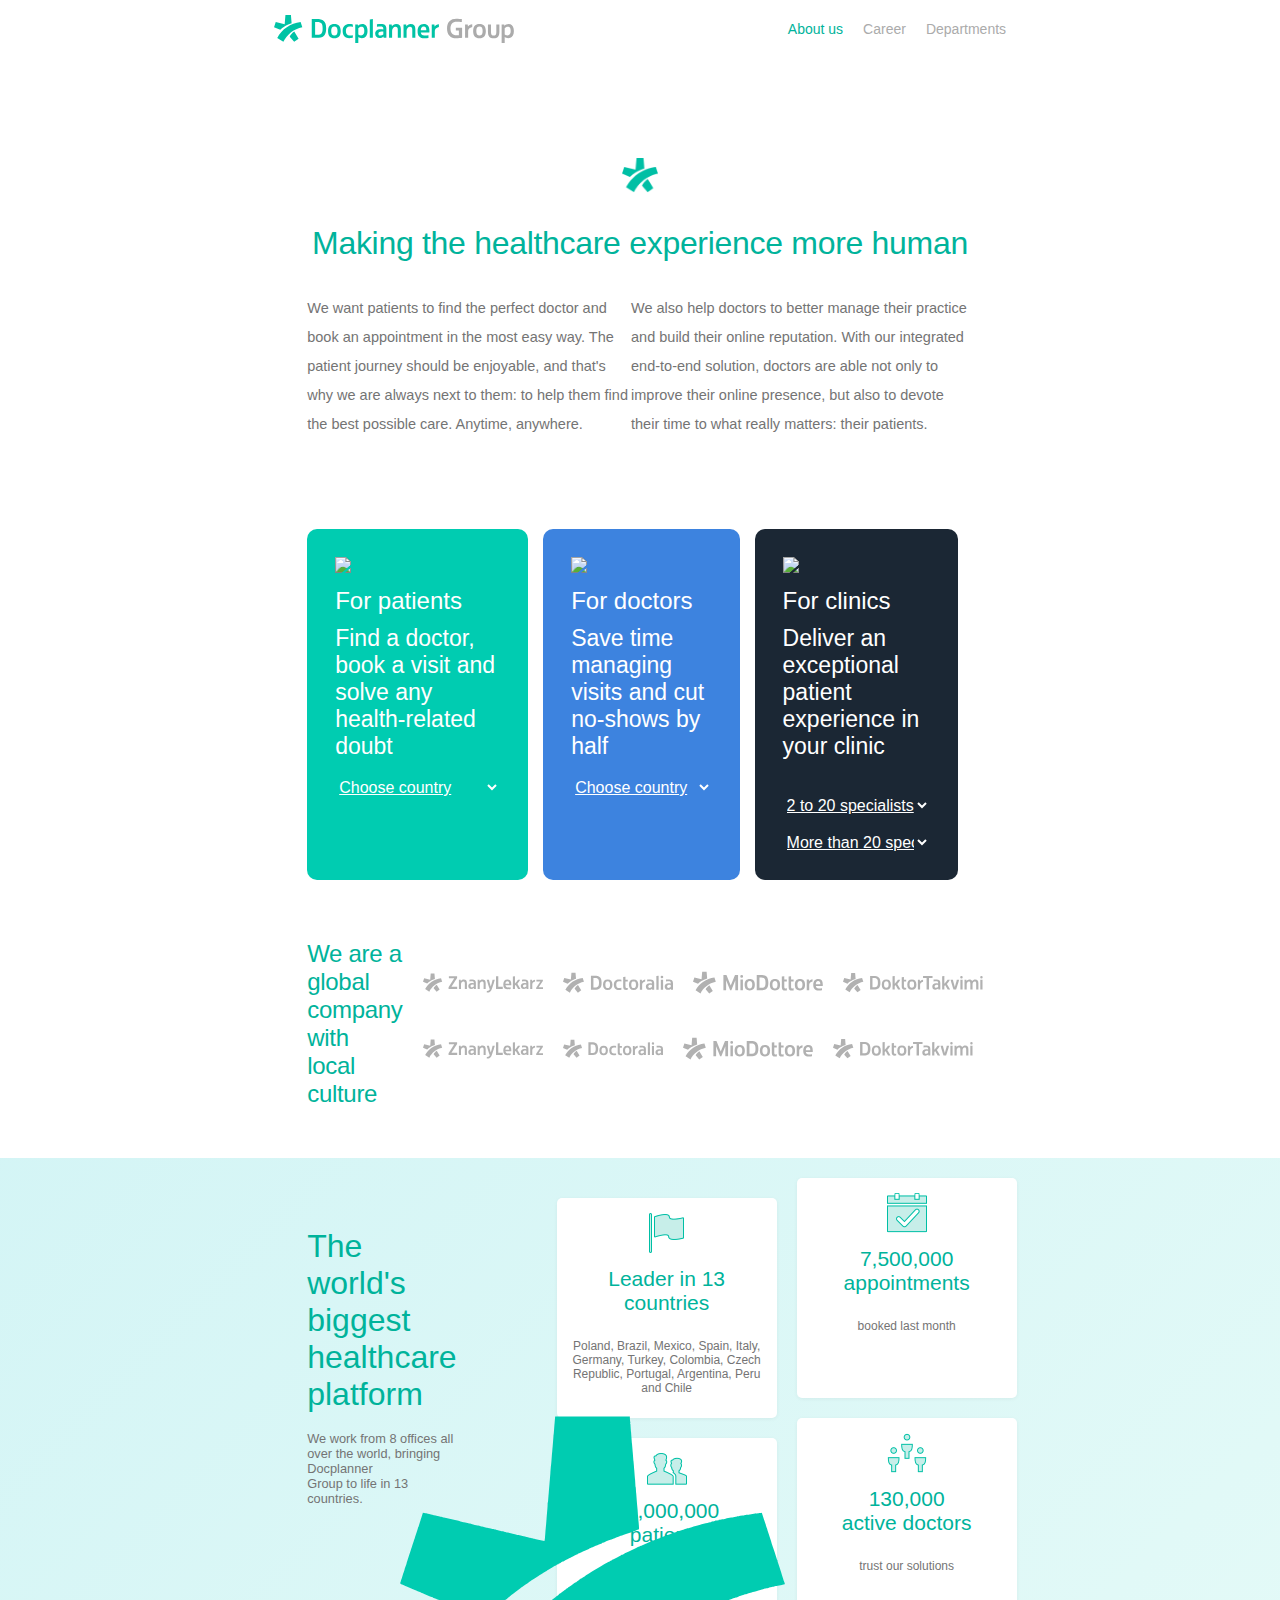
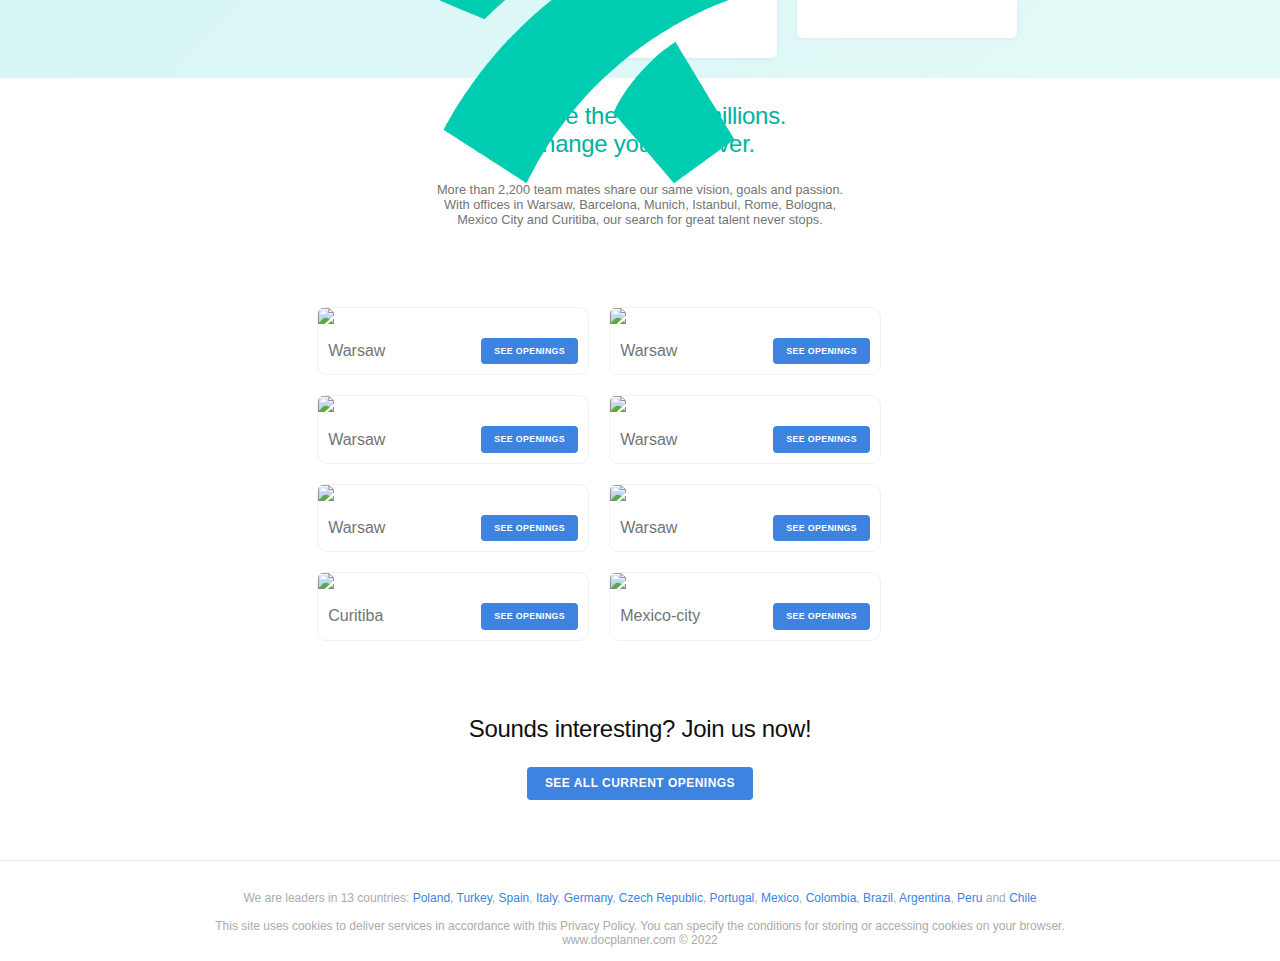
==== commit 4b53f916: "Update index.html" ====
--- a/index.html
+++ b/index.html
@@ -12,7 +12,7 @@
     <meta name="description" content="">
     <meta name="viewport" content="width=device-width, initial-scale=1">
     <link rel="icon" type="image/png" sizes="32x32" href="favicon-32x32.png">
-    <link rel="stylesheet" href="docstyle.css">
+    <link rel="stylesheet" href="styles.css">
 </head>
 
 <body>
--- a/styles.css
+++ b/styles.css
@@ -0,0 +1,465 @@
+* {
+  margin: 0;
+  padding: 0;
+}
+body {
+  font-weight: 400;
+  font-family: Roboto, Arial, sans-serif;
+  color: #747474;
+  background-color: white;
+}
+
+nav {
+    width: 100%;
+    margin: auto;
+    display: flex;
+    align-items: center;
+    justify-content: space-evenly;
+    height: 58px;
+    font-weight: 400;
+    font-size: 14px;
+    font-family: Roboto, Arial, sans-serif;
+    color: #747474;
+    position: fixed;
+    top: 0;
+    background-color: white;
+    z-index: 500;
+}
+
+
+.sticky {
+  background-color: #ffffff;
+  position: -webkit-sticky;
+  position: sticky;
+  top: 0;
+}
+
+ul {
+  display: flex;
+}
+
+.logo_section {
+  display: flex;
+}
+
+li {
+  list-style: none;
+  padding-left: 20px;
+}
+a {
+  text-decoration: none;
+  color: #ababab;
+}
+
+header img {
+  width: 240px;
+  height: auto;
+}
+
+a.spec_link {
+  color: #00b39b;
+}
+
+/* Dropdown Button */
+.dropbtn {
+  background-color: white;
+  color: #ababab;
+}
+
+/* The container <div> - needed to position the dropdown content */
+.dropdown {
+  position: relative;
+  display: inline-block;
+  border: none;
+}
+
+/* Dropdown Content (Hidden by Default) */
+.dropdown-content {
+  display: none;
+  position: absolute;
+  background-color: #f1f1f1;
+  min-width: 200px;
+  box-shadow: 0px 8px 16px 0px rgba(0, 0, 0, 0.2);
+  z-index: 900;
+}
+
+/* Links inside the dropdown */
+.dropdown-content a {
+  background-color: white;
+  color: #ababab;
+  padding: 12px 16px;
+  text-decoration: none;
+  display: block;
+}
+
+/* Change color of dropdown links on hover */
+.dropdown-content a:hover {
+  background-color: rgb(243, 243, 243);
+  color: #00b39b;
+}
+
+/* Show the dropdown menu on hover */
+.dropdown:hover .dropdown-content {
+  display: block;
+}
+
+/* Change the background color of the dropdown button when the dropdown content is shown */
+.dropdown:hover .dropbtn {
+  background-color: #ffffff;
+  color: #00b39b;
+}
+
+.section_slogan {
+  display: flex;
+  margin-top: 100px;
+  align-content: stretch;
+  justify-content: space-around;
+  align-items: center;
+  flex-direction: column;
+}
+.logo_center {
+  height: 35px;
+  justify-content: center;
+}
+h1 {
+  margin: 1em 0;
+  font-family: Work Sans, Arial, sans-serif;
+  font-weight: 50;
+  letter-spacing: -0.3px;
+  color: #00b39b;
+  font-size: 32px;
+}
+
+.section_about {
+  width: 52%;
+  margin: auto;
+  display: flex;
+  line-height: 2em;
+  font-weight: 400;
+  font-size: 14.5px;
+}
+
+.section_for {
+  width: 52%;
+  margin: auto;
+  display: flex;
+  margin-top: 90px;
+}
+.section_global {
+  width: 52%;
+  margin: auto;
+}
+
+.sous_sect_for1 {
+  display: flex;
+  flex-direction: column;
+  background-color: #00ccb1;
+  padding: 28px;
+  color: white;
+  border-radius: 10px;
+  margin-right: 15px;
+}
+.sous_sect_for2 {
+  display: flex;
+  flex-direction: column;
+  background-color: #3d83df;
+  padding: 28px;
+  color: white;
+  border-radius: 10px;
+  margin-right: 15px;
+}
+.sous_sect_for3 {
+  display: flex;
+  flex-direction: column;
+  background-color: #1b2734;
+  padding: 28px;
+  color: white;
+  border-radius: 10px;
+  margin-right: 15px;
+}
+.sous_section_title {
+  line-height: 2em;
+  font-weight: 400;
+  font-size: 24px;
+}
+.sous_section_descrip {
+  font-weight: 250;
+  font-size: 23px;
+}
+.select_button {
+  width: 100%;
+  background: transparent;
+  border: 0;
+  outline: 0;
+  text-transform: none;
+  text-decoration: underline;
+  cursor: pointer;
+  color: white;
+  font-size: 16px;
+}
+.select_opt {
+  color: #1b2734;
+}
+.section_global {
+  display: flex;
+  margin-top: 50px;
+}
+.sous_sect_glob1 {
+  font-family: Work Sans, Arial, sans-serif;
+  font-weight: 50;
+  letter-spacing: -0.3px;
+  color: #00b39b;
+  font-size: 24px;
+  width: 300px;
+
+  padding-top: 10px;
+}
+.sous_sect_glob2 {
+  display: flex;
+  flex-direction: column;
+
+  align-items: normal;
+  justify-content: center;
+
+  font-family: Work Sans, Arial, sans-serif;
+  font-weight: 50;
+  letter-spacing: -0.3px;
+  color: #00b39b;
+  font-size: 24px;
+  width: auto;
+}
+.section_global ul {
+  display: flex;
+}
+
+.section_global a {
+  opacity: 0.3;
+}
+.sous_sect_glob2 a:hover {
+}
+.section_world_green {
+  margin-top: 50px;
+  background: #e5faf8;
+
+  background: #e5faf8;
+  background-image: linear-gradient(
+    -45deg,
+    rgba(0, 204, 177, 0.01) 5%,
+    rgba(61, 199, 223, 0.1)
+  );
+}
+
+.sous_section_world {
+}
+.section_world_middle {
+  width: 52%;
+  margin: auto;
+  display: flex;
+}
+.sous_section_world1 {
+  display: flex;
+  flex-direction: column;
+  margin-top: 70px;
+  margin-right: 100px;
+}
+.sous_section_world2 {
+  display: flex;
+  flex-direction: column;
+  margin-top: 40px;
+  margin-right: 20px;
+}
+.sous_section_world3 {
+  display: flex;
+  flex-direction: column;
+  margin-top: 20px;
+}
+
+.world_title {
+  font-size: 2rem;
+  font-weight: 300;
+  color: #00b39b;
+}
+.world_descript {
+  font-size: 0.8rem;
+  font-weight: 400;
+}
+
+.logo_under {
+  height: 135px;
+}
+.logo_world_section {
+  position: absolute;
+  margin-top: 250px;
+  margin-left: 400px;
+}
+
+.logo_world {
+  height: 385px;
+}
+
+.footer {
+  display: flex;
+  flex-direction: column;
+  justify-content: center;
+  align-items: center;
+  margin-top: 60px;
+  font-weight: 300;
+  font-size: 12px;
+  color: #ababab;
+  border-top: 1px solid rgb(231, 231, 231);
+  padding-top: 30px;
+}
+.footer a {
+  color: #3d83df;
+}
+.footer a:hover {
+  text-decoration: underline;
+}
+.world_panel_title {
+  font-size: 21px;
+  color: #00b39b;
+  margin: 0.5em 0;
+  font-weight: 300;
+}
+.world_panel_one {
+  background: #fff;
+  border-radius: 5px;
+  box-shadow: 0 1px 4px 0 rgb(0 0 0 / 5%);
+  text-align: center;
+  padding: 15px;
+  font-size: 12px;
+  width: 190px;
+  height: 190px;
+  margin-bottom: 20px;
+}
+.world_panel_two {
+  background: #fff;
+  border-radius: 5px;
+  box-shadow: 0 1px 4px 0 rgb(0 0 0 / 5%);
+  text-align: center;
+  padding: 15px;
+  font-size: 12px;
+  width: 190px;
+  height: 190px;
+  margin-bottom: 20px;
+}
+.world_panel_three {
+  background: #fff;
+  border-radius: 5px;
+  box-shadow: 0 1px 4px 0 rgb(0 0 0 / 5%);
+  text-align: center;
+  padding: 15px;
+  font-size: 12px;
+  width: 190px;
+  height: 190px;
+  margin-bottom: 20px;
+}
+
+.world_panel_four {
+  background: #fff;
+  border-radius: 5px;
+  box-shadow: 0 1px 4px 0 rgb(0 0 0 / 5%);
+  text-align: center;
+  padding: 15px;
+  font-size: 12px;
+  width: 190px;
+  height: 190px;
+  margin-bottom: 20px;
+}
+.section_changes {
+  display: flex;
+  flex-direction: column;
+  align-items: center;
+  text-align: center;
+  z-index: 0;
+}
+.final_section {
+  display: flex;
+  flex-direction: column;
+  align-items: center;
+  text-align: center;
+  margin-top: 40px;
+}
+
+.changes_title {
+  font-size: 1.5rem;
+  font-weight: 300;
+  color: #00b39b;
+  text-align: center;
+}
+.final_title {
+  font-size: 1.5rem;
+  font-weight: 300;
+  color: #0f0f0f;
+  text-align: center;
+}
+
+.section_ville_glob {
+  width: 52%;
+  margin: auto;
+  display: flex;
+  flex-wrap: wrap;
+  flex-direction: row;
+  justify-content: start;
+
+  margin-top: 70px;
+}
+.img_panel {
+  width: 270px;
+}
+
+.section_ville {
+  display: flex;
+  flex-direction: column;
+  border-radius: 10px;
+  margin: 10px;
+  border: 1px solid rgb(241, 241, 241);
+  cursor: pointer;
+}
+
+.sous_section_ville {
+  display: flex;
+  flex-direction: row;
+  justify-content: space-between;
+  align-items: center;
+  padding: 10px;
+}
+.section_ville img {
+  border-radius: 5px 5px 0 0;
+  max-width: 100%;
+  height: auto;
+}
+.ville_button {
+  vertical-align: middle;
+  position: relative;
+  outline: 0;
+  border: 0;
+  border-radius: 4px;
+  padding: 1em 1.5em;
+  background: #3d83df;
+  font-family: Roboto, Arial, sans-serif;
+  line-height: 1em;
+  color: #fff;
+  font-weight: 700;
+  letter-spacing: 0.04em;
+  font-size: 0.55rem;
+  text-align: center;
+}
+
+.current_button {
+  display: inline-block;
+  vertical-align: middle;
+  position: relative;
+  outline: 0;
+  border: 0;
+  border-radius: 4px;
+  padding: 0.9em 1.5em;
+  background: #3d83df;
+  font-family: Roboto, Arial, sans-serif;
+  line-height: 1em;
+  color: #fff;
+  font-weight: 700;
+  letter-spacing: 0.04em;
+  font-size: 0.75rem;
+  text-align: center;
+}
